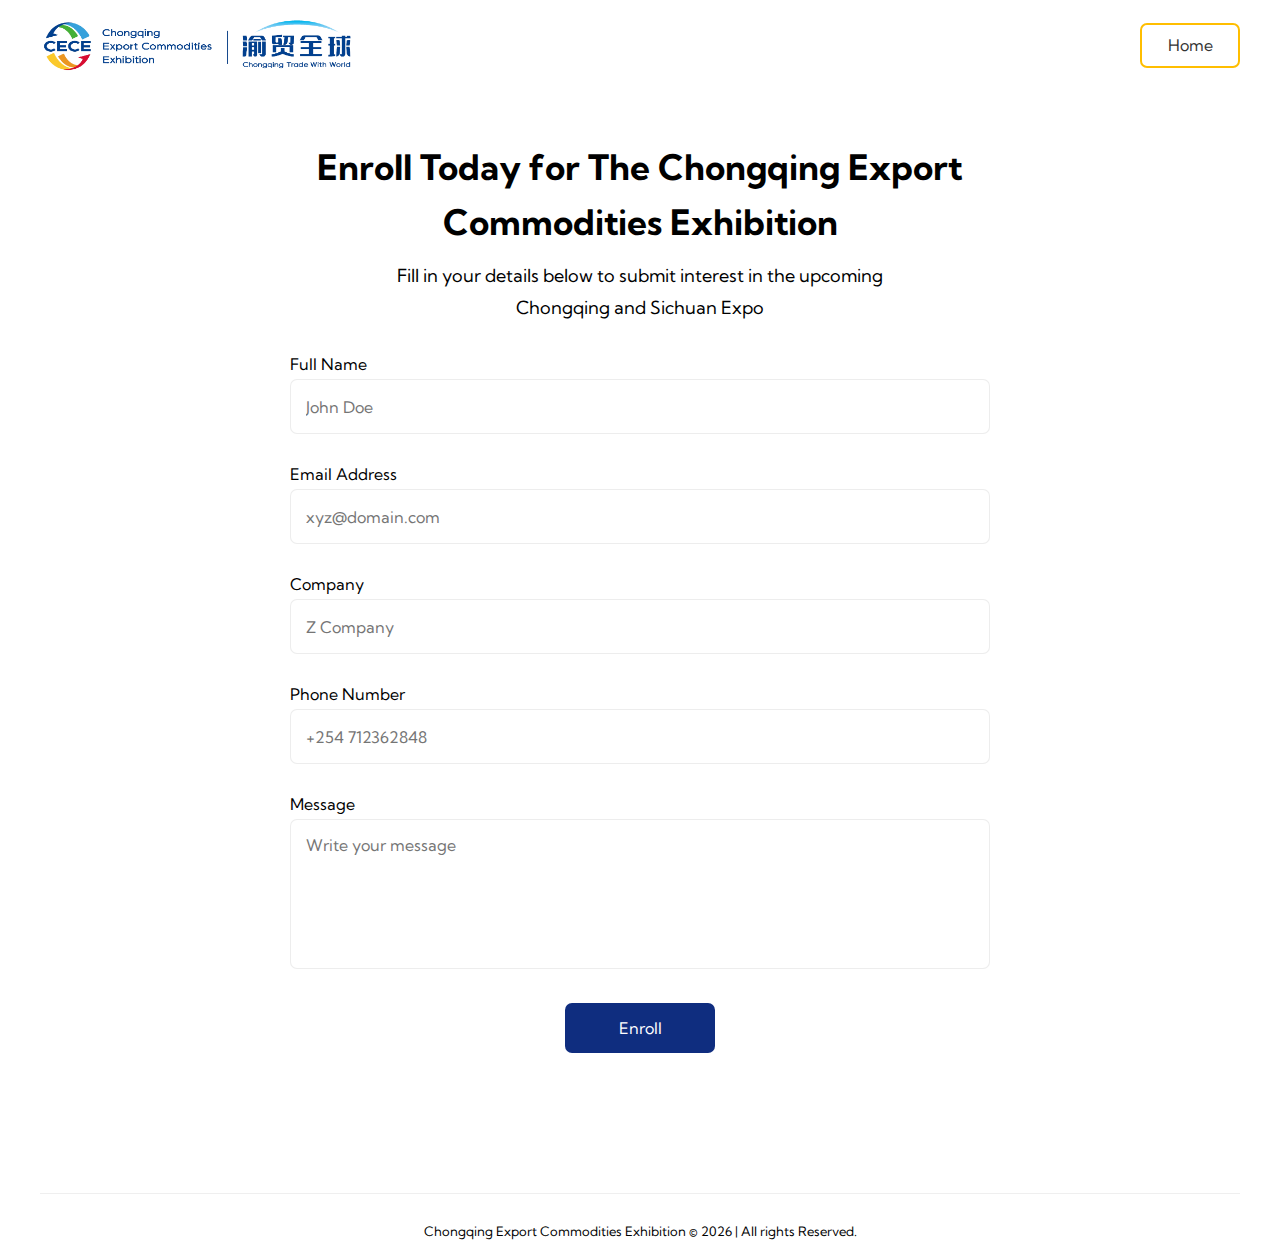
==== enroll.html @ 3b9f0387 "Updates" ====
<!DOCTYPE html>
<html lang="en">
<head>
    <meta charset="UTF-8">
    <meta name="viewport" content="width=device-width, initial-scale=1.0">
    <title>Chongqing Export Commodities Exhibition</title>
    <link rel="stylesheet" href="style.css">
    <link rel="shortcut icon" href="images/favicon.png" type="image/x-icon">
    <script src="main.js" defer></script>
</head>
<body>
           <div class="site-wrapper">
                      <div class="inner-row">
                             <div class="heading">
                                    <div class="logo">
                                            <img src="images/logo.png" alt="">
                                    </div>
                                    <a href="/">Home</a>
                            </div>
                            <div class="enrollment-body">
                                        <h2>Enroll Today for The Chongqing Export Commodities Exhibition</h2>
                                        <p>Fill in your details below to submit interest in the upcoming Chongqing and Sichuan Expo</p>

                                        <form action="" method="post">
                                                    <div class="form-row">
                                                               <label for="Full name">Full Name</label>
                                                               <input type="text" class="form-control" placeholder="John Doe">
                                                    </div>
                                                    <div class="form-row">
                                                               <label for="Email">Email Address</label>
                                                               <input type="email" class="form-control" placeholder="xyz@domain.com">
                                                    </div>
                                                    <div class="form-row">
                                                               <label for="Company">Company</label>
                                                               <input type="text" class="form-control" placeholder="Z Company">
                                                    </div>
                                                    <div class="form-row">
                                                               <label for="Phone">Phone Number</label>
                                                               <input type="tel" class="form-control" placeholder="+254 712362848">
                                                    </div>
                                                    <div class="form-row">
                                                               <label for="Message">Message</label>
                                                               <textarea name="" placeholder="Write your message" cols="30" rows="10"></textarea>
                                                    </div>

                                                    <div class="form-btn">
                                                                   <button type="submit">Enroll</button>
                                                    </div>
                                        </form>
                            </div>
                      </div>
           </div>

           <section id="copyright">
            <div class="inner-row">
                       <div class="copyright-content">
                                   <p>Chongqing Export Commodities Exhibition &COPY; <span id="cdate"><script>document.getElementById('cdate').innerText = new Date().getFullYear()</script></span> | All rights Reserved.</p>
                       </div>
            </div>
   </section>
</body>
</html>
---- style.css ----
@import url('https://fonts.googleapis.com/css2?family=DM+Sans:wght@700;800&family=Kumbh+Sans:wght@200;300;400;500&display=swap');
*{
    margin: 0;
    padding: 0;
    box-sizing: border-box;
}
:root{
     --regular: 'Kumbh Sans';
     --heading: 'DM Sans';
     --main-color: rgb(15, 45, 127);
     --secondary-color: rgb(255, 190, 0);
     --redish: rgb(227, 27, 74);
}
body{
    background: white;
    font-family: var(--regular);
}

ul{
    list-style: none;
}
a{
    text-decoration: none;
}
img{
     width: 100%;
     height: 100%;;
}
::-webkit-scrollbar {
    width: 5px;
} 
::-webkit-scrollbar-track {
    background: transparent; 
}
::-webkit-scrollbar-thumb {
    background: var(--main-color); 
      border-radius:10px;
}
/*Utils */
.inner-row{
     width: 1200px;
     margin: auto;
}

#landing{
      width: 100%;
      height: 100vh;
      background: linear-gradient(rgb(255, 255,255, 0.7), rgb(255, 255,255, 0.4)), url("images/landingbg.jpg") no-repeat;
      background-size: cover;
      background-position: center;
}

header{
     width: 100%;
     height: 90px;
     display: flex;
     justify-content: space-between;
     align-items: center;
     position: relative;
}

header .logo,
.footer-logo,
.heading .logo{
    width: 320px;
    height: 90px;
}
header .logo img,
.footer-logo img,
.heading .logo img{
     object-fit: contain;
}
.header-btns{
    display: flex;
    gap: 20px;
}
.header-btns a{
     width: 150px;
     border: 1px solid;
     height: 50px;
     display: flex;
     align-items: center;
     justify-content: center;
     gap: 5px;
     border-radius: 7px;
     -webkit-border-radius: 7px;
     -moz-border-radius: 7px;
     -ms-border-radius: 7px;
     -o-border-radius: 7px;
     color: white;
     font-size: 15px
}
.header-btns a span{
    display: inline-flex;
}
.header-btns a:nth-child(1){
     background: var(--main-color);
}
.header-btns a:nth-child(2){
     background: var(--secondary-color);
}

header span.menu-btn{
      color: #222;
      cursor: pointer;
      position: absolute;
      right: 0;
      font-size: 30px;
      cursor: pointer;
      display: none;
}
header .mobile-menu{
       background: white;
       border-radius: 7px;
       border: 1px solid rgba(220, 220, 220, 0.453);
       display: none;
       width: 150px;
       padding: 15px;
       position: absolute;
       right: 0;
       top: 70%;
       -webkit-border-radius: 7px;
       -moz-border-radius: 7px;
       -ms-border-radius: 7px;
       -o-border-radius: 7px;
       transform: scale(0);
       -webkit-transform: scale(0);
       -moz-transform: scale(0);
       -ms-transform: scale(0);
       -o-transform: scale(0);
       transform-origin: right;
}
header .mobile-menu.active{
       transform: scale(1);
       -webkit-transform: scale(1);
       -moz-transform: scale(1);
       -ms-transform: scale(1);
       -o-transform: scale(1);
}
.mobile-menu a{
    display: flex;
    width: 100%;
    gap: 5px;
    color: #222;
    transition:all 0.5s ease;
    -webkit-transition:all 0.5s ease;
    -moz-transition:all 0.5s ease;
    -ms-transition:all 0.5s ease;
    -o-transition:all 0.5s ease;
}
.mobile-menu a:hover{
    color: var(--secondary-color);
}
.mobile-menu a span{
    display: flex;
}


.hero-texts {
     width: 900px;
     padding-top: 5%;
     margin: auto;
}
.hero-texts h4{
    font-size: 25px;
    font-weight: 500;
    color: var(--redish);
    text-align: center;
}
.hero-texts h1{
    font-family: var(--heading);
    font-size: 60px;
    margin: 10px 0 20px 0;
    text-align: center;
}

.hero-texts h1 span{
     color: var(--main-color);
}
.hero-texts p.event-desc{
     font-size: 20px;
     width: 80%;
     line-height: 35px;
     margin-bottom: 40px;
     text-align: center;
     margin: 0 auto 40px auto;
}

.date-and-location{
     display: flex;
     gap: 50px;
     justify-content: center;
}
.date-and-location .small-box{
    display: flex;
    align-items: center;
    gap: 10px
}
.small-box .icon{
      width: 40px;
      height: 40px;
}
.small-box img{
    filter: invert(73%) sepia(24%) saturate(4322%) hue-rotate(0deg) brightness(103%) contrast(104%);
}
.small-box h3{
    font-weight: 500;
    margin-bottom: 5px;
}
.small-box p{
    color: gray;
}


/* Partners Section */
#partners{
      padding: 300px 0 100px;
      position: relative;
}
.hero-images-container{
    width: 100%;
    overflow: hidden;
    position: absolute;
    top: -120px;;
}
.hero-images{
      display: grid;
      grid-template-columns: 1.2fr 2.5fr 1.2fr;
}
.hero-images img{
     border-radius: 20px;
      object-fit: cover;
     -webkit-border-radius: 20px;
     -moz-border-radius: 20px;
     -ms-border-radius: 20px;
     -o-border-radius: 20px;
     max-height: 400px;
}
.hero-images img:nth-child(1){
     transform: translateX(-30px);
     -webkit-transform: translateX(-30px);
     -moz-transform: translateX(-30px);
     -ms-transform: translateX(-30px);
     -o-transform: translateX(-30px);
}
.hero-images img:nth-child(3){
    transform: translateX(30px);
    -webkit-transform: translateX(30px);
    -moz-transform: translateX(30px);
    -ms-transform: translateX(30px);
    -o-transform: translateX(30px);
}

.partners-content{
       margin: 40px auto 0px auto;
       text-align: center;
}
.partners-content h3{
    font-size: 24px;
    color: gray;
    font-weight: 300;
    margin-bottom: 50px;
}

.partners-logo-row{
    display: flex;
    flex-wrap: wrap;
    gap: 30px;
    justify-content: center;
}
.partners-logo-row img{
      width: 180px;
      aspect-ratio: 2/1;
      object-fit: contain;
      mix-blend-mode: multiply;
}

#countdown{
    padding-bottom: 100px;
}
.countdown-content{
      background: var(--main-color);
      color: white;
      padding: 40px 60px;
      border-radius: 20px;
      -webkit-border-radius: 20px;
      -moz-border-radius: 20px;
      -ms-border-radius: 20px;
      -o-border-radius: 20px;
      display: grid;
      grid-template-columns: 3fr 1.8fr;
      gap: 30px;
}
.small-describe h2{
      font-size: 40px;
      font-weight: 500;
      line-height: 60px;
      margin-bottom: 20px;
}
.small-describe a{
     width: 180px;
     height: 50px;
     background: var(--secondary-color);
     color: white;
     display: flex;
     align-items: center;
     justify-content: center;
     border-radius: 7px;
     -webkit-border-radius: 7px;
     -moz-border-radius: 7px;
     -ms-border-radius: 7px;
     -o-border-radius: 7px;
}
.small-describe a span{
    display: inline-flex;
}

.countdown-timer{
     display: flex;
     align-items: center;
     justify-content: flex-end;
}

.countdown-timer h2{
      font-size: 40px;
      color: var(--redish);
      text-align: center;
}


/* Exhibition Styles */
#exhibitions{
     padding: 30px 0px 100px 0;
}
.exhibition-content{
      display: grid;
      grid-template-columns: repeat(3,1fr);
      gap: 20px;
}

.exhibition-description h1{
    font-size:50px;
    margin-bottom: 10px;
}
.exhibition-description p{
    font-size: 18px;
    line-height: 32px;
    margin-bottom: 30px;
}
.exhibition-column:nth-child(2){
    padding-top: 150px;
}
.exhibition-column img{
      border-radius: 15px;
      -webkit-border-radius: 15px;
      -moz-border-radius: 15px;
      -ms-border-radius: 15px;
      -o-border-radius: 15px;
      object-fit: cover;
}
.exhibition-column .showcase{
       margin-bottom: 20px;
}
.showcase.tiny{
    height: 250px;
}
.showcase.medium{
      height: 350px;
}


#nudge{
      background: rgb(4, 8, 19);
      padding: 150px 0;
}

.nudge-content{
      color: white;
      text-align: center;
}
.nudge-content h1{
    font-size: 60px;
    font-family: var(--heading);
}

.nudge-content p{
    font-size: 20px;
    width: 80%;
    margin: 20px auto;
    line-height: 36px;
}
.nudge-content a{
      width: 150px;
      height: 50px;
      background: var(--secondary-color);
      color: white;
      display: flex;
      align-items: center;
      justify-content: center;
      margin: auto;
      border-radius: 7px;
      -webkit-border-radius: 7px;
      -moz-border-radius: 7px;
      -ms-border-radius: 7px;
      -o-border-radius: 7px;
}
#footer{
    padding: 80px 0;
}
.footer-content{
    display: grid;
    grid-template-columns: repeat(2,1fr);
    margin-top: 30px;
    gap: 50px;
}

.footer-column h3{
    font-size: 20px;
    font-weight: 500;
    margin-bottom: 10px;
}
.footer-column .contact-box,
.footer-column .initial-box{
    margin-bottom: 20px;
}
.footer-column .contact-box h4{
     font-size: 16px;
     color: rgb(59, 59, 59);
     margin-bottom: 10px;
}
.footer-column .contact-box.end{
      border-bottom: 1px solid rgba(220, 220, 220, 0.467);
      width: 80%;
      padding-bottom: 10px;
}
.footer-column p{
    margin-bottom: 10px;
    display: flex;
    gap: 5px;
    color: rgb(98, 98, 98);
}
.footer-column p span{
      color: #000;
      display: flex;
}

.footer-social-links ul{
    display: flex;
    gap: 30px;
}
.footer-social-links ul li a{
     font-size: 24px;
     color: #222;
     transition: all 0.7s ease;
     -webkit-transition: all 0.7s ease;
     -moz-transition: all 0.7s ease;
     -ms-transition: all 0.7s ease;
     -o-transition: all 0.7s ease;
}
.footer-column .event-schedule{
      border-bottom: 1px solid rgba(220, 220, 220, 0.467);;
      margin-bottom: 20px;
      padding-bottom: 10px;
}
#copyright{
      padding: 20px 0;
}

.copyright-content{
    text-align: center;
    position: relative;
}
.copyright-content::before{
      content: '';
      width: 100%;
      height: 1px;
      position: absolute;
      top: -30px;
      background: rgba(220, 220, 220, 0.467);
      left: 0;
}
.copyright-content p{
    font-size: 13px;
}


/* Enroll Styles */
.heading{
     display: flex;
     justify-content: space-between;
     align-items: center;
}
.heading a{
      width: 100px;
      height: 45px;
      border: 2px solid var(--secondary-color);
      display: flex;
      align-items: center;
      justify-content: center;
      border-radius: 7px;
      -webkit-border-radius: 7px;
      -moz-border-radius: 7px;
      -ms-border-radius: 7px;
      -o-border-radius: 7px;
      color: #333;
}

.enrollment-body{
     width: 700px;
     margin: 50px auto 150px auto;
}
.enrollment-body h2{
    font-size: 35px;
    text-align: center;
    line-height: 55px;
}
.enrollment-body p{
     width: 80%;
     margin: 10px auto 30px auto;
     text-align: center;
     font-size: 18px;
    line-height: 32px;
}
.form-row{
    margin-bottom: 30px;
}
.form-row label{
    display: block;
    margin-bottom: 5px;
}
.form-row .form-control{
    width: 100%;
    height: 55px;
    font-family: var(--regular);
    border-radius: 7px;
    -webkit-border-radius: 7px;
    -moz-border-radius: 7px;
    -ms-border-radius: 7px;
    -o-border-radius: 7px;
    border: 1px solid rgba(220, 220, 220, 0.5);
    padding-left: 15px;
    font-size: 16px;
    outline: none;
}
.form-row textarea{
    width: 100%;
    height: 150px;
    font-family: var(--regular);
    border-radius: 7px;
    -webkit-border-radius: 7px;
    -moz-border-radius: 7px;
    -ms-border-radius: 7px;
    -o-border-radius: 7px;
    border: 1px solid rgba(220, 220, 220, 0.5);
    padding: 15px;
    font-size: 16px;
    outline: none;
    resize: none;
}
.enrollment-body .form-btn{
    display: flex;
    justify-content: center;
}
.enrollment-body button{
    width: 150px;
    height: 50px;
    font-size: 16px;
    font-family: var(--regular);
    border-radius: 7px;
    -webkit-border-radius: 7px;
    -moz-border-radius: 7px;
    -ms-border-radius: 7px;
    -o-border-radius: 7px;
    background:var(--main-color);
    border: none;
    color: white;
    cursor: pointer;
}









@media(max-width: 1250px){
    .inner-row{
           width: 90%;
    }
}

@media(max-width: 1000px){
    #landing{
           height: auto;
           padding-bottom: 200px;
    }
  
    .hero-texts {
          width: 100%;
          padding-top: 10%;
    }

    #partners{
         padding-top: 25%;
    }
     .exhibition-content,
     .countdown-content{
           grid-template-columns: 1fr;
     }
      .showcase.tiny,
      .showcase.medium{
             height: auto;
      }
      .exhibition-column:nth-child(2){
          padding-top: 0;
      }
}

@media(max-width: 768px){
      .header-btns{
           display: none;
      }
  header span.menu-btn{
        display: block;
    }
    header .mobile-menu{
         display: flex;
    }
    header .logo,
    .footer-logo,
    .heading .logo{
        width: 60%;
        height: 90px;
    }
    #partners{
        padding-top: 15%;
   }
    .hero-texts h4{
         font-size: 18px;
    }
    .hero-texts h1{
         font-size: 40px;
    }
    .hero-texts p.event-desc{
            margin: 0 auto 20px auto;
            width: 90%;
    }
    .date-and-location{
         flex-direction: column;
         gap: 20px;
         width: max-content;
         margin: auto;
    }
    .countdown-content{
          padding:40px;
    }
    .small-describe h2{
           text-align: center;
    }
    .small-describe a{
          margin: auto;
    }
     .nudge-content h1{
           font-size: 40px;
     }

     .nudge-content p{
          width: 100%;
          font-size: 18px;
          line-height: 28px;
     }
    .enrollment-body{
          width: 90%;
    }
    .enrollment-body h2{
          font-size: 30px;
          line-height: 40px;
    }
    .enrollment-body p{
        width: 100%;
    }
    .nudge-content p{
           width: 100%;
    }
    .footer-content{
        grid-template-columns: repeat(1,1fr);
 }
}

@media(max-width: 500px){
    .exhibition-description h1{
        font-size: 40px;
        text-align: center;
  }
  .exhibition-description p{
        text-align: center;
  }
    .copyright-content p{
           text-align: center;
    }
    #partners{
         padding-top: 10%;
    }
}
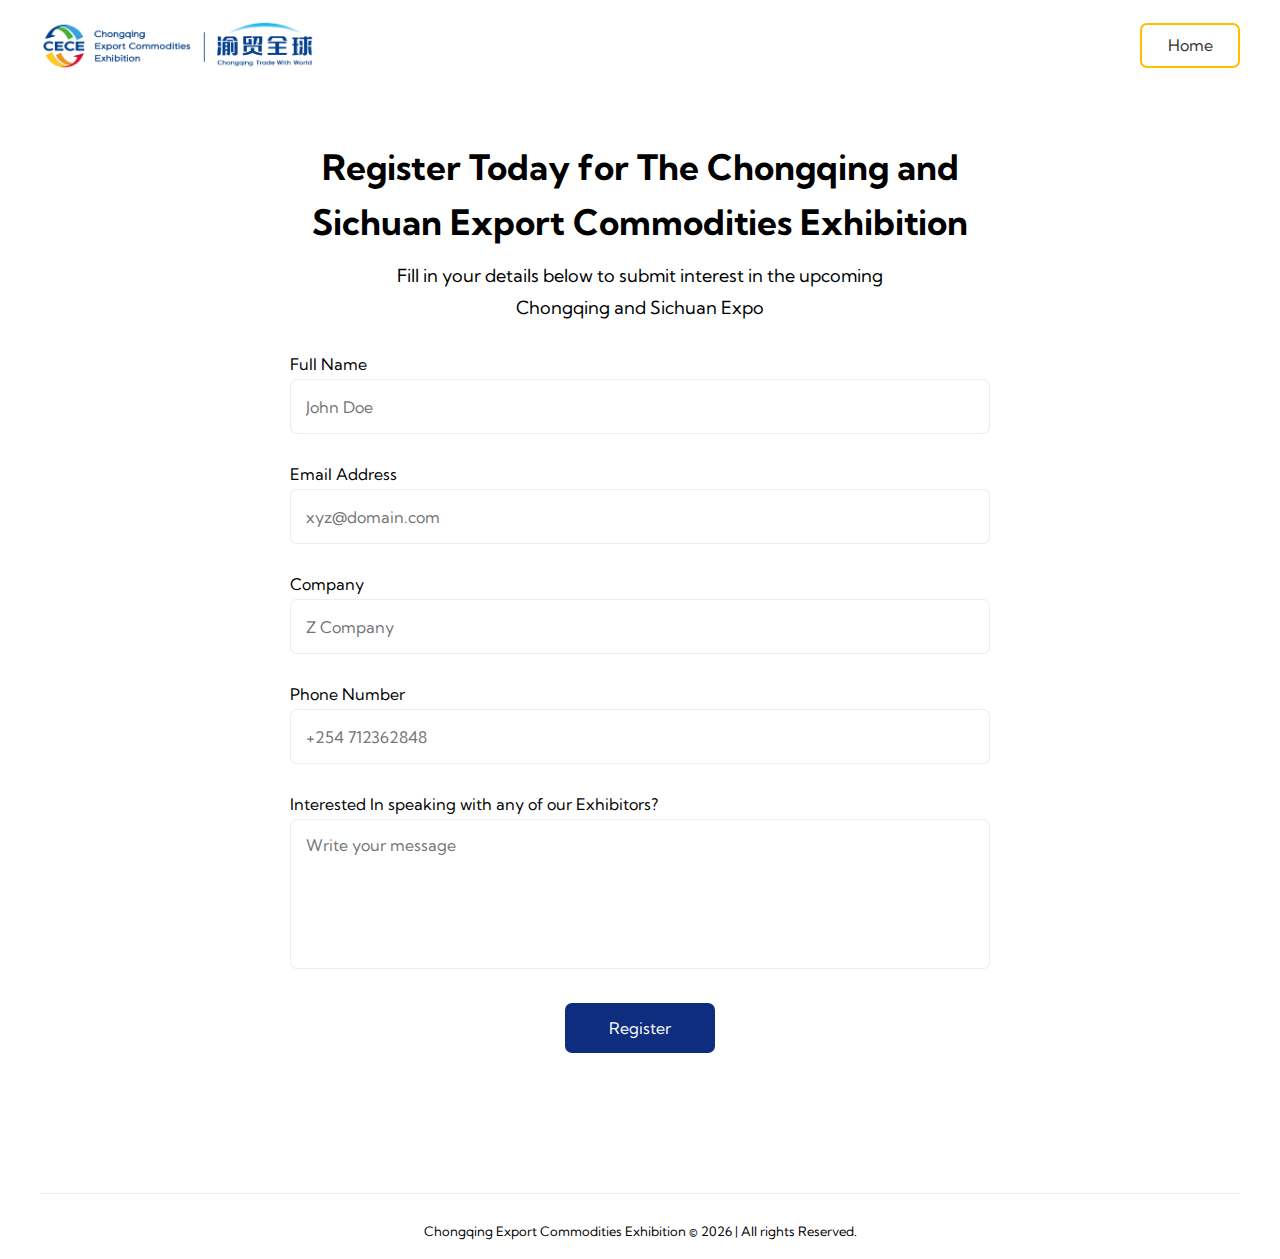
==== commit ada2a8d0: "Updates" ====
--- a/enroll.html
+++ b/enroll.html
@@ -18,7 +18,7 @@
                                     <a href="/">Home</a>
                             </div>
                             <div class="enrollment-body">
-                                        <h2>Enroll Today for The Chongqing Export Commodities Exhibition</h2>
+                                        <h2>Register Today for The Chongqing and Sichuan Export Commodities Exhibition</h2>
                                         <p>Fill in your details below to submit interest in the upcoming Chongqing and Sichuan Expo</p>
 
                                         <form action="" method="post">
@@ -39,12 +39,12 @@
                                                                <input type="tel" class="form-control" placeholder="+254 712362848">
                                                     </div>
                                                     <div class="form-row">
-                                                               <label for="Message">Message</label>
+                                                               <label for="Message">Interested In speaking with any of our Exhibitors?</label>
                                                                <textarea name="" placeholder="Write your message" cols="30" rows="10"></textarea>
                                                     </div>
 
                                                     <div class="form-btn">
-                                                                   <button type="submit">Enroll</button>
+                                                                   <button type="submit">Register</button>
                                                     </div>
                                         </form>
                             </div>
--- a/style.css
+++ b/style.css
@@ -62,8 +62,9 @@
 header .logo,
 .footer-logo,
 .heading .logo{
-    width: 320px;
+    width: 280px;
     height: 90px;
+    display: flex;
 }
 header .logo img,
 .footer-logo img,
@@ -75,7 +76,7 @@
     gap: 20px;
 }
 .header-btns a{
-     width: 150px;
+     width: 200px;
      border: 1px solid;
      height: 50px;
      display: flex;
@@ -114,7 +115,7 @@
        border-radius: 7px;
        border: 1px solid rgba(220, 220, 220, 0.453);
        display: none;
-       width: 150px;
+       width: 200px;
        padding: 15px;
        position: absolute;
        right: 0;
@@ -181,7 +182,7 @@
      font-size: 20px;
      width: 80%;
      line-height: 35px;
-     margin-bottom: 40px;
+     margin-bottom: 50px;
      text-align: center;
      margin: 0 auto 40px auto;
 }
@@ -214,14 +215,14 @@
 
 /* Partners Section */
 #partners{
-      padding: 300px 0 100px;
+      padding: 400px 0 100px;
       position: relative;
 }
 .hero-images-container{
     width: 100%;
     overflow: hidden;
     position: absolute;
-    top: -120px;;
+    top: -50px;;
 }
 .hero-images{
       display: grid;
@@ -298,7 +299,7 @@
       margin-bottom: 20px;
 }
 .small-describe a{
-     width: 180px;
+     width: 220px;
      height: 50px;
      background: var(--secondary-color);
      color: white;
@@ -390,7 +391,7 @@
     line-height: 36px;
 }
 .nudge-content a{
-      width: 150px;
+      width: 200px;
       height: 50px;
       background: var(--secondary-color);
       color: white;
@@ -403,6 +404,9 @@
       -moz-border-radius: 7px;
       -ms-border-radius: 7px;
       -o-border-radius: 7px;
+}
+.nudge-content a span{
+    display: flex;
 }
 #footer{
     padding: 80px 0;
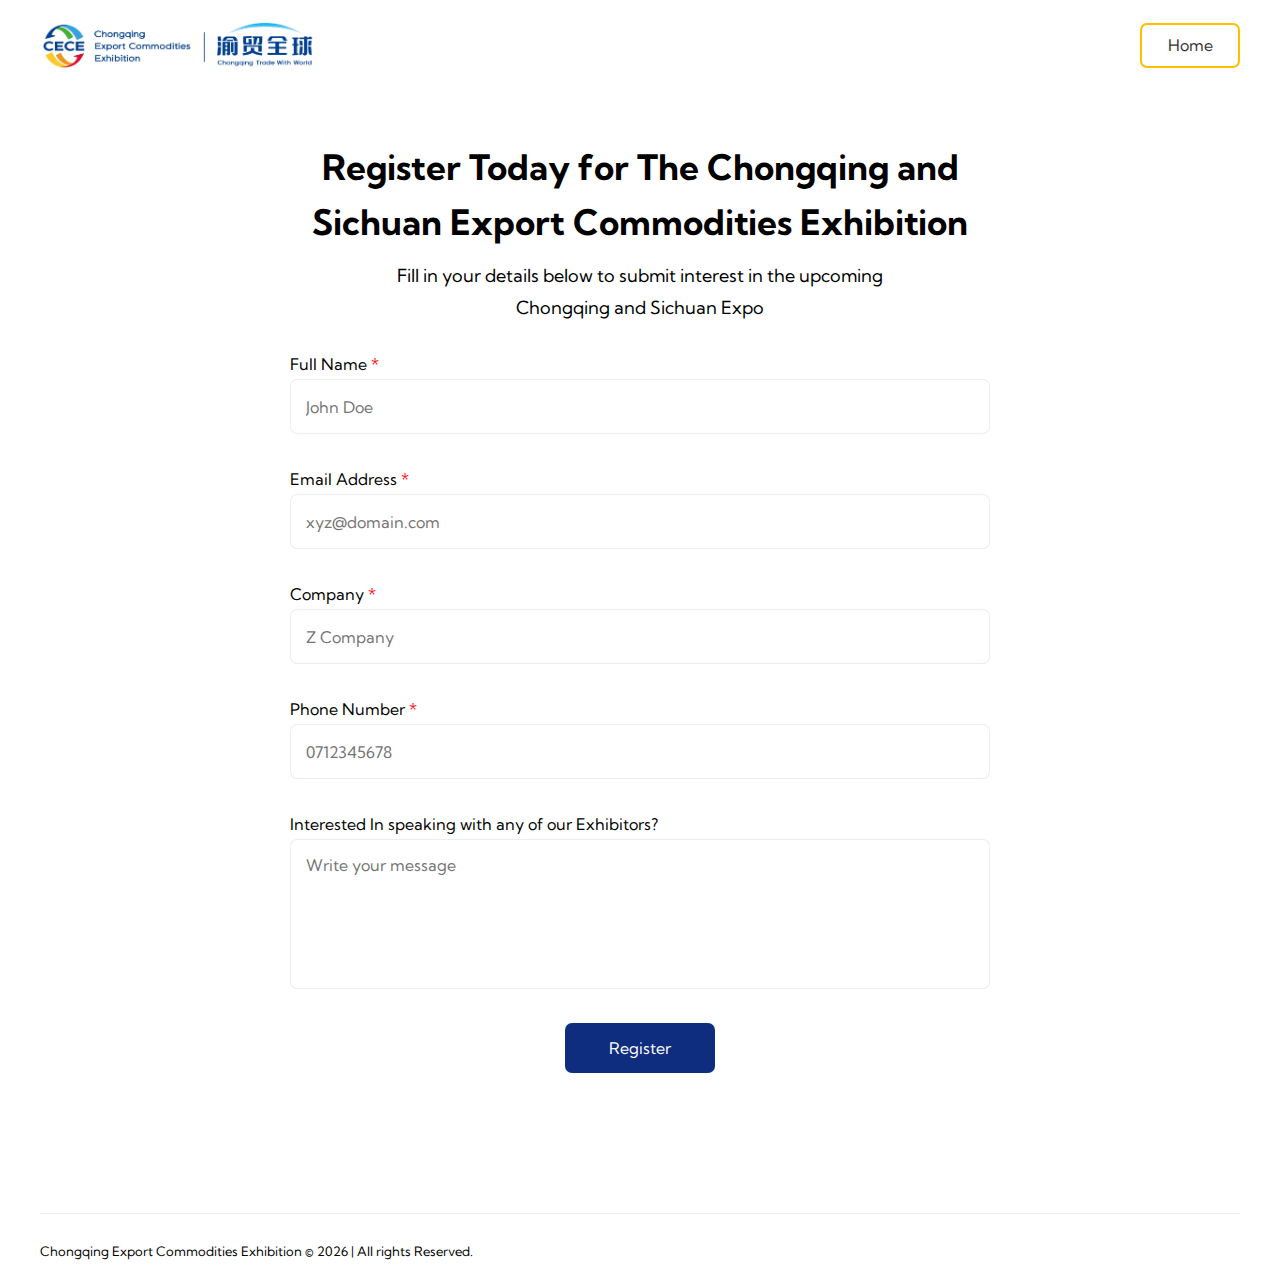
==== commit 6bbbbd79: "Updates" ====
--- a/enroll.html
+++ b/enroll.html
@@ -6,7 +6,7 @@
     <title>Chongqing Export Commodities Exhibition</title>
     <link rel="stylesheet" href="style.css">
     <link rel="shortcut icon" href="images/favicon.png" type="image/x-icon">
-    <script src="main.js" defer></script>
+    <script src="formHandling.js" defer></script>
 </head>
 <body>
            <div class="site-wrapper">
@@ -21,26 +21,30 @@
                                         <h2>Register Today for The Chongqing and Sichuan Export Commodities Exhibition</h2>
                                         <p>Fill in your details below to submit interest in the upcoming Chongqing and Sichuan Expo</p>
 
-                                        <form action="" method="post">
+                                        <form action="" method="post" id="enroll-form">
                                                     <div class="form-row">
-                                                               <label for="Full name">Full Name</label>
-                                                               <input type="text" class="form-control" placeholder="John Doe">
+                                                               <label for="Full name">Full Name <span>*</span> </label>
+                                                               <input type="text" class="form-control" id="name" placeholder="John Doe">
+                                                               <small></small>
                                                     </div>
                                                     <div class="form-row">
-                                                               <label for="Email">Email Address</label>
-                                                               <input type="email" class="form-control" placeholder="xyz@domain.com">
+                                                               <label for="Email">Email Address <span>*</span></label>
+                                                               <input type="email" class="form-control" id="email" placeholder="xyz@domain.com">
+                                                               <small></small>
                                                     </div>
                                                     <div class="form-row">
-                                                               <label for="Company">Company</label>
-                                                               <input type="text" class="form-control" placeholder="Z Company">
+                                                               <label for="Company">Company <span>*</span></label>
+                                                               <input type="text" class="form-control" id="company" placeholder="Z Company">
+                                                               <small></small>
                                                     </div>
                                                     <div class="form-row">
-                                                               <label for="Phone">Phone Number</label>
-                                                               <input type="tel" class="form-control" placeholder="+254 712362848">
+                                                               <label for="Phone">Phone Number <span>*</span></label>
+                                                               <input type="tel" class="form-control" id="phone" placeholder="0712345678">
+                                                               <small></small>
                                                     </div>
                                                     <div class="form-row">
                                                                <label for="Message">Interested In speaking with any of our Exhibitors?</label>
-                                                               <textarea name="" placeholder="Write your message" cols="30" rows="10"></textarea>
+                                                               <textarea name="" id="message" placeholder="Write your message" cols="30" rows="10"></textarea>
                                                     </div>
 
                                                     <div class="form-btn">
--- a/style.css
+++ b/style.css
@@ -252,6 +252,20 @@
     -o-transform: translateX(30px);
 }
 
+.partnership{
+    display: flex;
+    align-items: center;
+    gap: 10px;
+    justify-content: center;
+    margin-top: 30px;
+}
+.partnership h3{
+    font-size: 25px;
+    font-weight: 500;
+}
+.partnership p{
+     color: gray;
+}
 .partners-content{
        margin: 40px auto 0px auto;
        text-align: center;
@@ -282,7 +296,7 @@
 .countdown-content{
       background: var(--main-color);
       color: white;
-      padding: 40px 60px;
+      padding: 60px;
       border-radius: 20px;
       -webkit-border-radius: 20px;
       -moz-border-radius: 20px;
@@ -368,8 +382,20 @@
 .showcase.medium{
       height: 350px;
 }
-
-
+#about-ccpit{
+    padding-bottom: 80px;
+}
+.about-ccpit-content h1{
+    font-size: 45px;
+    text-align: center;
+    margin-bottom: 20px;
+}
+.about-ccpit-content p{
+    width: 80%;
+    margin: auto;
+    line-height: 32px;
+    font-size: 18px;
+}
 #nudge{
       background: rgb(4, 8, 19);
       padding: 150px 0;
@@ -472,7 +498,10 @@
 
 .copyright-content{
     text-align: center;
-    position: relative;
+    position: relative;;
+    display: flex;
+    justify-content: space-between;
+    flex-wrap: wrap;
 }
 .copyright-content::before{
       content: '';
@@ -486,7 +515,9 @@
 .copyright-content p{
     font-size: 13px;
 }
-
+.copyright-content p a{
+    color: rgb(0, 182, 189);
+}
 
 /* Enroll Styles */
 .heading{
@@ -532,6 +563,9 @@
     display: block;
     margin-bottom: 5px;
 }
+.form-row label span{
+    color: red;
+}
 .form-row .form-control{
     width: 100%;
     height: 55px;
@@ -545,6 +579,17 @@
     padding-left: 15px;
     font-size: 16px;
     outline: none;
+    margin-bottom: 5px;
+}
+.form-row.error .form-control{
+     border: 1px solid rgba(230, 135, 135, 0.577);
+}
+.form-row.success .form-control{
+     border: 1px solid rgba(10, 181, 96, 0.719);
+}
+.form-row small{
+    color: red;
+    font-size: 14px;
 }
 .form-row textarea{
     width: 100%;
@@ -598,7 +643,7 @@
 @media(max-width: 1000px){
     #landing{
            height: auto;
-           padding-bottom: 200px;
+           padding-bottom: 100px;
     }
   
     .hero-texts {
@@ -607,11 +652,14 @@
     }
 
     #partners{
-         padding-top: 25%;
+         padding-top: 30%;
     }
      .exhibition-content,
      .countdown-content{
            grid-template-columns: 1fr;
+     }
+     .countdown-timer{
+           justify-content: center;
      }
       .showcase.tiny,
       .showcase.medium{
@@ -620,6 +668,9 @@
       .exhibition-column:nth-child(2){
           padding-top: 0;
       }
+      .about-ccpit-content p{
+           width: 100%;
+      }
 }
 
 @media(max-width: 768px){
@@ -635,11 +686,15 @@
     header .logo,
     .footer-logo,
     .heading .logo{
-        width: 60%;
+        width: 50%;
         height: 90px;
     }
+    header .logo{
+        width: 30%;
+        height: 70px;
+    }
     #partners{
-        padding-top: 15%;
+        padding-top: 30%;
    }
     .hero-texts h4{
          font-size: 18px;
@@ -656,6 +711,12 @@
          gap: 20px;
          width: max-content;
          margin: auto;
+    }
+    .partnership {
+           flex-direction: column;
+    }
+    .partnership p, .partnership h3{
+          text-align: center;
     }
     .countdown-content{
           padding:40px;
@@ -690,6 +751,11 @@
     }
     .footer-content{
         grid-template-columns: repeat(1,1fr);
+ }
+ .copyright-content{
+    justify-content: center;
+    align-items: center;
+    gap: 10px;
  }
 }
 
@@ -701,6 +767,11 @@
   .exhibition-description p{
         text-align: center;
   }
+  .small-describe h2{
+        font-size: 30px;
+        line-height: 45px;
+  }
+
     .copyright-content p{
            text-align: center;
     }
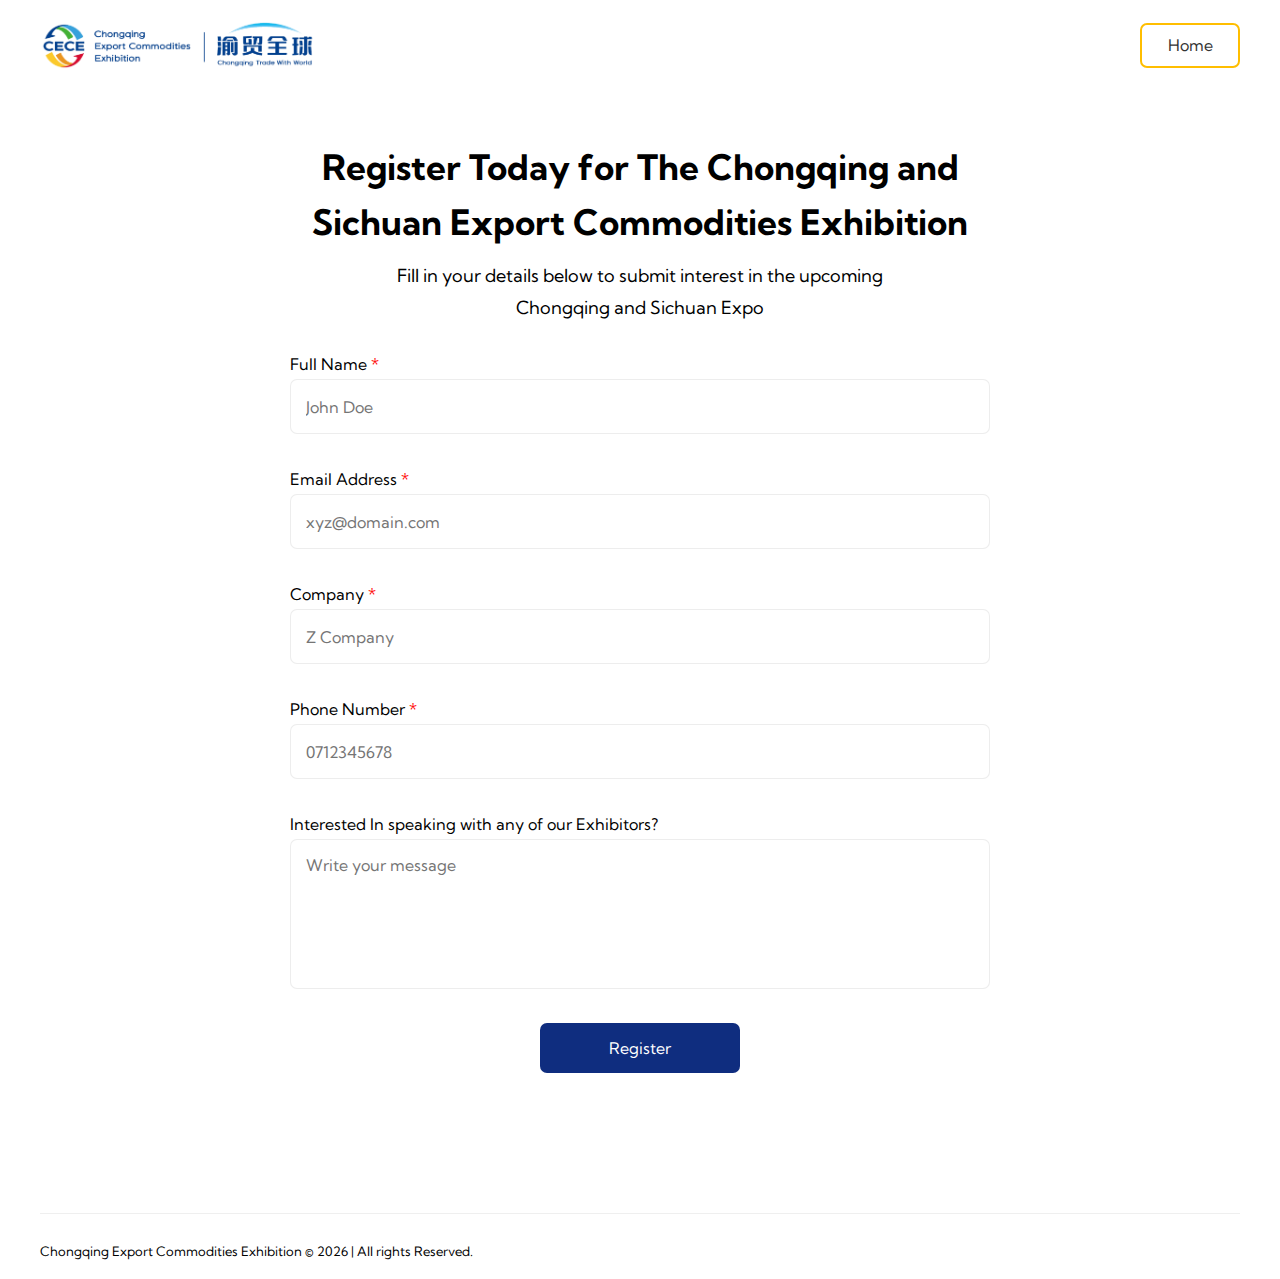
==== commit f4d86d50: "Updates" ====
--- a/enroll.html
+++ b/enroll.html
@@ -6,7 +6,7 @@
     <title>Chongqing Export Commodities Exhibition</title>
     <link rel="stylesheet" href="style.css">
     <link rel="shortcut icon" href="images/favicon.png" type="image/x-icon">
-    <script src="formHandling.js" defer></script>
+    <script src="https://www.google.com/recaptcha/api.js?render=6LeSCqwnAAAAADdunzZIaCdT3Po_5zjzRJEdif93"></script>
 </head>
 <body>
            <div class="site-wrapper">
@@ -21,35 +21,38 @@
                                         <h2>Register Today for The Chongqing and Sichuan Export Commodities Exhibition</h2>
                                         <p>Fill in your details below to submit interest in the upcoming Chongqing and Sichuan Expo</p>
 
-                                        <form action="" method="post" id="enroll-form">
+                                        <form method="POST" id="enroll-form">
                                                     <div class="form-row">
                                                                <label for="Full name">Full Name <span>*</span> </label>
-                                                               <input type="text" class="form-control" id="name" placeholder="John Doe">
+                                                               <input type="text" name="fullname" class="form-control" id="name" placeholder="John Doe">
                                                                <small></small>
                                                     </div>
                                                     <div class="form-row">
                                                                <label for="Email">Email Address <span>*</span></label>
-                                                               <input type="email" class="form-control" id="email" placeholder="xyz@domain.com">
+                                                               <input type="email" name="client_email" class="form-control" id="email" placeholder="xyz@domain.com">
                                                                <small></small>
                                                     </div>
                                                     <div class="form-row">
                                                                <label for="Company">Company <span>*</span></label>
-                                                               <input type="text" class="form-control" id="company" placeholder="Z Company">
+                                                               <input type="text" name="company" class="form-control" id="company" placeholder="Z Company">
                                                                <small></small>
                                                     </div>
                                                     <div class="form-row">
                                                                <label for="Phone">Phone Number <span>*</span></label>
-                                                               <input type="tel" class="form-control" id="phone" placeholder="0712345678">
+                                                               <input type="tel" name="client_phone" class="form-control" id="phone" placeholder="0712345678">
                                                                <small></small>
                                                     </div>
                                                     <div class="form-row">
                                                                <label for="Message">Interested In speaking with any of our Exhibitors?</label>
-                                                               <textarea name="" id="message" placeholder="Write your message" cols="30" rows="10"></textarea>
+                                                               <textarea name="message" id="message" placeholder="Write your message" cols="30" rows="10"></textarea>
                                                     </div>
+                                                 
 
                                                     <div class="form-btn">
-                                                                   <button type="submit">Register</button>
+                                                           <button id="register" type="submit">Register</button>
+                                                           <div class="spinner"></div>
                                                     </div>
+                                                    <div id='result'></div>
                                         </form>
                             </div>
                       </div>
@@ -62,5 +65,9 @@
                        </div>
             </div>
    </section>
+
+           <script src="https://code.jquery.com/jquery-3.6.0.min.js" integrity="sha256-/xUj+3OJU5yExlq6GSYGSHk7tPXikynS7ogEvDej/m4=" crossorigin="anonymous"></script>
+           
+           <script src="formHandling.js"></script>
 </body>
 </html>--- a/style.css
+++ b/style.css
@@ -608,10 +608,12 @@
 }
 .enrollment-body .form-btn{
     display: flex;
+    align-items: center;
+    gap: 20px;
     justify-content: center;
 }
 .enrollment-body button{
-    width: 150px;
+    width: 200px;
     height: 50px;
     font-size: 16px;
     font-family: var(--regular);
@@ -625,9 +627,26 @@
     color: white;
     cursor: pointer;
 }
-
-
-
+#result{
+    text-align: center;
+    color: rgba(10, 181, 96);
+    margin-top: 10px;
+}
+
+.spinner {
+   display: none;
+   width: 4.8px;
+   height: 4.8px;
+   animation: spinner-z355kx 1s infinite linear;
+   border-radius: 4.8px;
+   box-shadow: 12px 0px 0 0 #0f2d7f, 7.4px 9.4px 0 0 #0f2d7f, -2.6px 11.6px 0 0 #0f2d7f, -10.8px 5.2px 0 0 #0f2d7f, -10.8px -5.2px 0 0 #0f2d7f, -2.6px -11.6px 0 0 #0f2d7f, 7.4px -9.4px 0 0 #0f2d7f;
+}
+
+@keyframes spinner-z355kx {
+   to {
+      transform: rotate(360deg);
+   }
+}
 
 
 
